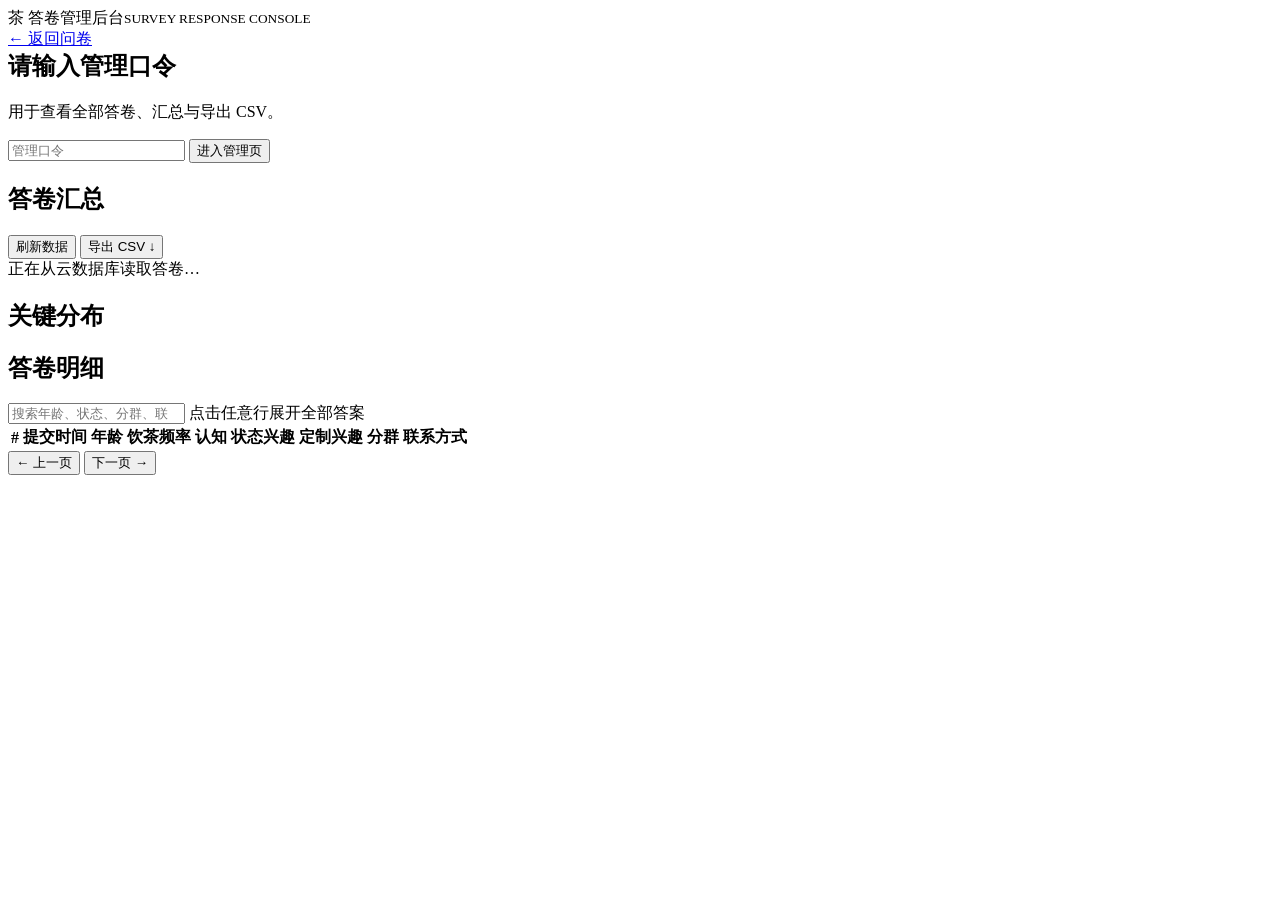
==== admin.html @ a6dce6c9 "Add admin.html" ====
<!DOCTYPE html>
<html lang="zh-CN">
<head>
  <meta charset="UTF-8" />
  <meta name="viewport" content="width=device-width, initial-scale=1.0" />
  <title>答卷管理 · 饮茶认知与需求调研</title>
  <link rel="stylesheet" href="styles.css" />
</head>
<body>
  <header class="topbar">
    <div class="brand">
      <span class="brand-mark">茶</span>
      <span class="brand-text">答卷管理后台<small>SURVEY RESPONSE CONSOLE</small></span>
    </div>
    <nav class="topnav"><a href="index.html" class="admin-link">← 返回问卷</a></nav>
  </header>

  <main class="page admin-page">
    <section id="lock" class="card lock-card">
      <h2 style="margin-top:0">请输入管理口令</h2>
      <p class="muted">用于查看全部答卷、汇总与导出 CSV。</p>
      <input class="text-input" id="codeInput" type="password" placeholder="管理口令" style="min-height:auto" />
      <button class="btn btn-primary" id="unlockBtn">进入管理页</button>
      <div class="error-msg" id="lockError"></div>
    </section>

    <section id="console" class="hidden">
      <div class="admin-head">
        <div><h1>答卷汇总</h1><div class="muted" id="lastUpdate"></div></div>
        <div class="table-tools" style="margin:0">
          <button class="btn btn-ghost" id="refreshBtn">刷新数据</button>
          <button class="btn btn-primary" id="csvBtn">导出 CSV ↓</button>
        </div>
      </div>
      <div id="loadMsg" class="alert alert-info">正在从云数据库读取答卷…</div>
      <div id="stats" class="stat-grid"></div>
      <div class="panel">
        <h2>关键分布</h2>
        <div class="panel-grid" id="charts"></div>
      </div>
      <div class="panel">
        <h2>答卷明细 <span class="muted" id="rowCount"></span></h2>
        <div class="table-tools">
          <input type="search" id="searchInput" placeholder="搜索年龄、状态、分群、联系方式…" />
          <span class="muted">点击任意行展开全部答案</span>
        </div>
        <div class="table-scroll">
          <table class="data">
            <thead><tr><th>#</th><th>提交时间</th><th>年龄</th><th>饮茶频率</th><th>认知</th><th>状态兴趣</th><th>定制兴趣</th><th>分群</th><th>联系方式</th></tr></thead>
            <tbody id="rows"></tbody>
          </table>
        </div>
        <div class="pager">
          <button class="btn btn-ghost" id="prevPage">← 上一页</button>
          <span id="pageInfo"></span>
          <button class="btn btn-ghost" id="nextPage">下一页 →</button>
        </div>
      </div>
    </section>
  </main>

  <script src="config.js"></script>
  <script src="questions.js"></script>
  <script src="cloud-cloudbase.js"></script>
  <script src="cloud.js"></script>
  <script src="admin.js"></script>
</body>
</html>
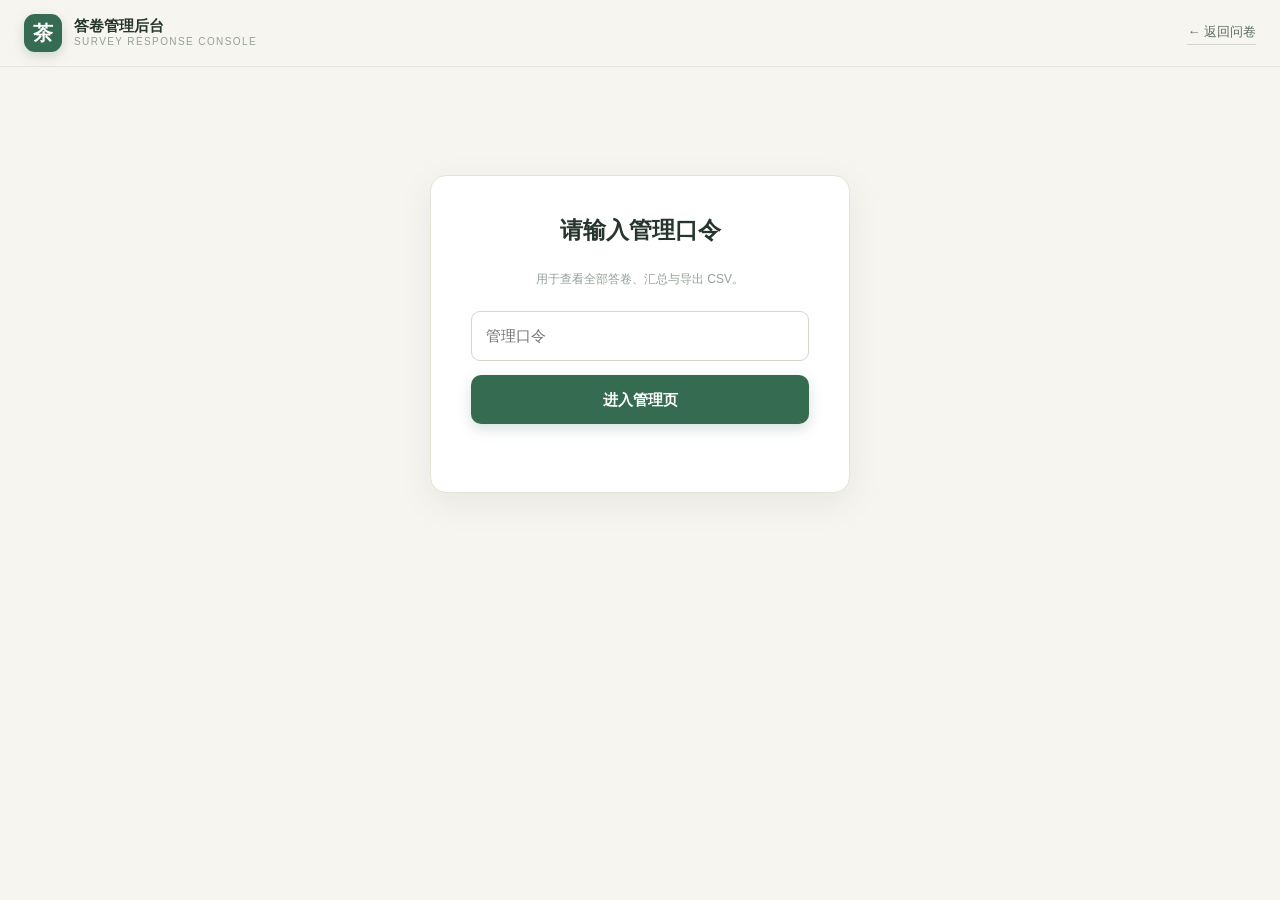
==== commit 6ce6d6e3: "Update admin.html" ====
--- a/admin.html
+++ b/admin.html
@@ -46,7 +46,7 @@
         </div>
         <div class="table-scroll">
           <table class="data">
-            <thead><tr><th>#</th><th>提交时间</th><th>年龄</th><th>饮茶频率</th><th>认知</th><th>状态兴趣</th><th>定制兴趣</th><th>分群</th><th>联系方式</th></tr></thead>
+            <thead><tr><th>#</th><th>提交时间</th><th>年龄</th><th>饮茶频率</th><th>认知</th><th>状态兴趣</th><th>定制兴趣</th><th>分群</th><th>茶系身份</th><th>联系方式</th></tr></thead>
             <tbody id="rows"></tbody>
           </table>
         </div>
@@ -63,6 +63,7 @@
   <script src="questions.js"></script>
   <script src="cloud-cloudbase.js"></script>
   <script src="cloud.js"></script>
+  <script src="identities.js"></script>
   <script src="admin.js"></script>
 </body>
 </html>
--- a/styles.css
+++ b/styles.css
@@ -0,0 +1,264 @@
+:root {
+  --bg: #f7f5ef;
+  --paper: #ffffff;
+  --ink: #26362d;
+  --ink-soft: #5f6f64;
+  --ink-faint: #93a197;
+  --green: #356b50;
+  --green-dark: #28513d;
+  --green-soft: #e8f1ea;
+  --amber: #b8703a;
+  --amber-soft: #fbf0e5;
+  --line: #e5e2d8;
+  --line-strong: #d3d6cc;
+  --danger: #b4453f;
+  --shadow: 0 10px 34px rgba(45, 65, 51, .08);
+  --radius: 16px;
+}
+
+* { box-sizing: border-box; }
+html { scroll-behavior: smooth; }
+body {
+  margin: 0;
+  background: var(--bg);
+  color: var(--ink);
+  font-family: -apple-system, BlinkMacSystemFont, "Segoe UI", "PingFang SC", "Hiragino Sans GB", "Microsoft YaHei", sans-serif;
+  font-size: 15px;
+  line-height: 1.7;
+  -webkit-font-smoothing: antialiased;
+}
+.hidden { display: none !important; }
+button, input, textarea { font: inherit; }
+
+.topbar {
+  position: sticky; top: 0; z-index: 20;
+  display: flex; align-items: center; justify-content: space-between;
+  gap: 16px; padding: 14px 24px;
+  background: rgba(247, 245, 239, .92);
+  backdrop-filter: blur(10px);
+  border-bottom: 1px solid var(--line);
+}
+.brand { display: flex; align-items: center; gap: 12px; }
+.brand-mark {
+  width: 38px; height: 38px; border-radius: 11px;
+  display: grid; place-items: center;
+  background: var(--green); color: #fff; font-size: 20px; font-weight: 700;
+  box-shadow: 0 4px 12px rgba(53,107,80,.22);
+}
+.brand-text { font-weight: 700; font-size: 15px; line-height: 1.25; }
+.brand-text small { display: block; font-weight: 500; font-size: 10px; letter-spacing: .14em; color: var(--ink-faint); }
+.topnav { display: flex; align-items: center; gap: 14px; }
+.badge {
+  font-size: 12px; color: var(--green-dark); background: var(--green-soft);
+  border: 1px solid #d6e6da; border-radius: 999px; padding: 4px 12px;
+}
+.admin-link { color: var(--ink-soft); text-decoration: none; font-size: 13px; border-bottom: 1px solid var(--line-strong); }
+.admin-link:hover { color: var(--green); border-color: var(--green); }
+
+.page { max-width: 820px; margin: 0 auto; padding: 38px 20px 60px; }
+.card {
+  background: var(--paper); border: 1px solid var(--line);
+  border-radius: var(--radius); box-shadow: var(--shadow);
+  padding: 36px 40px;
+}
+.cup-icon {
+  width: 68px; height: 68px; border-radius: 50%;
+  background: #eaf3ec; display: grid; place-items: center; margin-bottom: 22px;
+}
+.intro-eyebrow {
+  display: block; color: var(--green); font-size: 12px; font-weight: 700;
+  letter-spacing: .14em; margin-bottom: 10px;
+}
+h1 { font-size: 38px; line-height: 1.28; margin: 0 0 16px; letter-spacing: -.02em; color: #1f2b23; }
+.intro-lead { font-size: 15px; line-height: 1.8; color: #728077; margin: 0 0 26px; max-width: 660px; }
+
+.letter-card {
+  display: block; width: 100%; padding: 0; margin: 0 0 24px; text-align: left;
+  background: #fff; border: 1px solid var(--line); border-radius: 14px;
+  overflow: hidden; cursor: pointer; transition: .18s ease;
+  box-shadow: 0 6px 18px rgba(45, 65, 51, .06);
+}
+.letter-card:hover { transform: translateY(-2px); border-color: #bcd3c2; box-shadow: 0 10px 26px rgba(45, 65, 51, .1); }
+.letter-preview { height: 230px; overflow: hidden; background: #f1f2f0; }
+.letter-preview img { width: 100%; height: 100%; object-fit: cover; object-position: top center; display: block; }
+.letter-meta {
+  display: flex; align-items: center; justify-content: space-between; gap: 16px;
+  padding: 16px 20px; border-top: 1px solid var(--line);
+}
+.letter-text { display: flex; flex-direction: column; gap: 2px; }
+.letter-text strong { font-size: 15px; color: var(--ink); }
+.letter-text span { font-size: 12.5px; color: var(--ink-faint); }
+.letter-chevron { color: var(--green); font-size: 26px; line-height: 1; }
+
+.rules-box {
+  margin: 0 0 18px; padding: 22px 24px 16px;
+  background: #fafbf7; border: 1px solid var(--line); border-radius: 12px;
+}
+.rules-title { font-weight: 700; margin-bottom: 14px; }
+.rules-box ol { margin: 0; padding: 0; list-style: none; counter-reset: rule; color: var(--ink-soft); }
+.rules-box li {
+  position: relative; margin: 0 0 14px; padding-left: 40px; line-height: 1.7;
+}
+.rules-box li:last-child { margin-bottom: 0; }
+.rules-box li::before {
+  counter-increment: rule; content: "0" counter(rule);
+  position: absolute; left: 0; top: 0; color: var(--green); font-weight: 700; font-size: 13px;
+}
+.privacy-note { font-size: 12.5px; color: var(--ink-faint); margin: 18px 0 22px; }
+.intro-foot { margin-top: 18px; font-size: 12.5px; color: var(--ink-faint); }
+
+.letter-modal { position: fixed; inset: 0; z-index: 60; display: grid; place-items: center; padding: 24px; }
+.letter-backdrop { position: absolute; inset: 0; background: rgba(24, 36, 29, .68); backdrop-filter: blur(3px); }
+.letter-modal-panel {
+  position: relative; max-width: 760px; width: 100%; max-height: 90vh; overflow: auto;
+  background: #fff; border-radius: 14px; box-shadow: 0 24px 70px rgba(0, 0, 0, .3);
+}
+.letter-modal-panel img { display: block; width: 100%; height: auto; }
+.letter-close {
+  position: sticky; top: 10px; float: right; margin: 10px 12px -46px 0; z-index: 2;
+  width: 36px; height: 36px; border: none; border-radius: 50%;
+  background: rgba(255, 255, 255, .9); color: var(--ink); font-size: 24px; cursor: pointer;
+  box-shadow: 0 2px 10px rgba(0, 0, 0, .18);
+}
+
+.btn {
+  border: 1px solid transparent; border-radius: 10px; cursor: pointer;
+  padding: 11px 22px; font-weight: 600; transition: .15s ease;
+  background: #fff; color: var(--ink);
+}
+.btn:hover { transform: translateY(-1px); }
+.btn:disabled { opacity: .45; cursor: not-allowed; transform: none; }
+.btn-primary { background: var(--green); color: #fff; box-shadow: 0 5px 14px rgba(53,107,80,.2); }
+.btn-primary:hover { background: var(--green-dark); }
+.btn-lg { padding: 14px 30px; font-size: 16px; }
+.btn-ghost { background: #fff; border-color: var(--line-strong); color: var(--ink-soft); }
+.btn-ghost:hover { border-color: var(--green); color: var(--green); }
+.btn-danger { background: #fff; border-color: #e6c9c7; color: var(--danger); }
+
+.progress-wrap { margin-bottom: 18px; }
+.progress-meta { display: flex; justify-content: space-between; font-size: 12px; color: var(--ink-faint); margin-bottom: 8px; }
+.progress-track { height: 6px; border-radius: 999px; background: #e7eae2; overflow: hidden; }
+.progress-fill { height: 100%; width: 0; background: linear-gradient(90deg, var(--green), #6fa07c); border-radius: 999px; transition: width .3s ease; }
+
+.question-card { min-height: 420px; }
+.q-section { color: var(--amber); font-size: 12px; font-weight: 700; letter-spacing: .1em; }
+.q-id { color: var(--ink-faint); font-size: 12px; float: right; }
+.q-title { font-size: 21px; line-height: 1.55; margin: 14px 0 8px; font-weight: 700; }
+.q-title .dyn { color: var(--green); }
+.q-hint { color: var(--ink-faint); font-size: 13px; margin-bottom: 22px; }
+.required-mark { color: var(--amber); font-size: 12px; margin-left: 8px; font-weight: 500; }
+
+.options { display: grid; gap: 10px; }
+.option {
+  display: flex; align-items: flex-start; gap: 12px;
+  padding: 13px 16px; border: 1px solid var(--line); border-radius: 11px;
+  background: #fff; cursor: pointer; transition: .15s ease;
+}
+.option:hover { border-color: #a8c3b0; background: #fbfdfb; }
+.option.selected { border-color: var(--green); background: var(--green-soft); box-shadow: inset 0 0 0 1px var(--green); }
+.option.disabled { opacity: .5; cursor: not-allowed; }
+.option input { margin-top: 4px; accent-color: var(--green); }
+.option-label { flex: 1; }
+.option-index { color: var(--ink-faint); font-size: 12px; margin-right: 4px; }
+
+.other-input, .text-input {
+  width: 100%; margin-top: 10px; padding: 11px 14px;
+  border: 1px solid var(--line-strong); border-radius: 9px; background: #fff;
+  color: var(--ink); outline: none;
+}
+.other-input:focus, .text-input:focus { border-color: var(--green); box-shadow: 0 0 0 3px rgba(53,107,80,.1); }
+.text-input { min-height: 110px; resize: vertical; }
+
+.rank-selected { margin-bottom: 18px; }
+.rank-item {
+  display: flex; align-items: center; gap: 10px; padding: 10px 14px;
+  border: 1px solid #cfe0d3; background: #f4f9f5; border-radius: 10px; margin-bottom: 8px;
+}
+.rank-num { width: 24px; height: 24px; flex: none; border-radius: 50%; background: var(--green); color: #fff; display: grid; place-items: center; font-size: 12px; }
+.rank-label { flex: 1; }
+.rank-actions { display: flex; gap: 5px; }
+.rank-actions button {
+  border: 1px solid var(--line-strong); background: #fff; color: var(--ink-soft);
+  border-radius: 7px; width: 28px; height: 28px; cursor: pointer; line-height: 1;
+}
+.rank-actions button:hover { border-color: var(--green); color: var(--green); }
+.rank-empty { color: var(--ink-faint); font-size: 13px; padding: 8px 0; }
+
+.scale-grid { display: grid; grid-template-columns: repeat(5, 1fr); gap: 10px; }
+.scale-cell { text-align: center; padding: 14px 6px; border: 1px solid var(--line); border-radius: 11px; cursor: pointer; font-size: 13px; }
+.scale-cell:hover { border-color: #a8c3b0; }
+.scale-cell.selected { border-color: var(--green); background: var(--green-soft); box-shadow: inset 0 0 0 1px var(--green); font-weight: 700; }
+.scale-cell strong { display: block; font-size: 20px; color: var(--green); }
+
+.matrix-wrap { overflow-x: auto; }
+.matrix-table { width: 100%; border-collapse: collapse; min-width: 560px; }
+.matrix-table th, .matrix-table td { padding: 12px 8px; text-align: center; border-bottom: 1px solid var(--line); }
+.matrix-table th:first-child, .matrix-table td:first-child { text-align: left; min-width: 250px; }
+.matrix-table thead th { color: var(--ink-soft); font-size: 12px; font-weight: 600; }
+.matrix-table input { accent-color: var(--green); width: 17px; height: 17px; cursor: pointer; }
+
+.question-nav { display: flex; justify-content: space-between; gap: 12px; margin-top: 18px; }
+.error-msg { color: var(--danger); font-size: 13px; margin-top: 12px; min-height: 20px; }
+.field-error .option, .field-error .scale-cell { border-color: #e8c4c1; }
+
+.done { text-align: center; padding: 60px 40px; }
+.done-icon { width: 60px; height: 60px; margin: 0 auto 18px; border-radius: 50%; background: var(--green-soft); color: var(--green); display: grid; place-items: center; font-size: 30px; }
+.done h2 { margin: 0 0 8px; }
+.done p { color: var(--ink-soft); }
+.receipt { margin: 22px auto; padding: 12px 16px; max-width: 460px; background: #fafbf7; border: 1px dashed var(--line-strong); border-radius: 10px; font-size: 12px; color: var(--ink-faint); word-break: break-all; }
+.footer { text-align: center; padding: 0 20px 34px; color: var(--ink-faint); font-size: 12px; }
+
+/* 管理页 */
+.admin-page { max-width: 1180px; }
+.admin-head { display: flex; justify-content: space-between; align-items: center; gap: 16px; flex-wrap: wrap; margin-bottom: 22px; }
+.admin-head h1 { margin: 0; font-size: 26px; }
+.lock-card { max-width: 420px; margin: 70px auto; text-align: center; }
+.lock-card .btn { margin-top: 14px; width: 100%; }
+.alert { padding: 12px 16px; border-radius: 10px; font-size: 13px; margin-bottom: 16px; }
+.alert-error { background: #fbeeed; color: var(--danger); border: 1px solid #f0d3d1; }
+.alert-info { background: var(--green-soft); color: var(--green-dark); border: 1px solid #d6e6da; }
+.stat-grid { display: grid; grid-template-columns: repeat(auto-fit, minmax(165px, 1fr)); gap: 14px; margin-bottom: 20px; }
+.stat { background: var(--paper); border: 1px solid var(--line); border-radius: 13px; padding: 18px 20px; }
+.stat .value { font-size: 30px; font-weight: 700; color: var(--green); line-height: 1.2; }
+.stat .label { font-size: 12px; color: var(--ink-faint); margin-top: 4px; }
+.panel { background: var(--paper); border: 1px solid var(--line); border-radius: 14px; padding: 22px 24px; margin-bottom: 18px; box-shadow: var(--shadow); }
+.panel h2 { font-size: 17px; margin: 0 0 16px; }
+.panel-grid { display: grid; grid-template-columns: repeat(auto-fit, minmax(300px, 1fr)); gap: 22px; }
+.bar-row { display: grid; grid-template-columns: 1fr 42px; gap: 10px; align-items: center; margin-bottom: 9px; font-size: 12.5px; }
+.bar-label { overflow: hidden; text-overflow: ellipsis; white-space: nowrap; color: var(--ink-soft); }
+.bar-track { grid-column: 1 / -1; height: 7px; background: #eef0e9; border-radius: 999px; overflow: hidden; margin-top: -6px; }
+.bar-fill { height: 100%; background: var(--green); border-radius: 999px; }
+.bar-count { text-align: right; color: var(--ink); font-variant-numeric: tabular-nums; }
+.table-tools { display: flex; gap: 10px; flex-wrap: wrap; align-items: center; margin-bottom: 14px; }
+.table-tools input[type="search"] { flex: 1; min-width: 200px; padding: 9px 13px; border: 1px solid var(--line-strong); border-radius: 9px; outline: none; }
+.table-tools input[type="search"]:focus { border-color: var(--green); }
+.table-scroll { overflow-x: auto; border: 1px solid var(--line); border-radius: 10px; }
+table.data { width: 100%; border-collapse: collapse; font-size: 12.5px; min-width: 900px; }
+table.data th { background: #f7f8f4; text-align: left; padding: 11px 13px; color: var(--ink-soft); font-weight: 600; white-space: nowrap; border-bottom: 1px solid var(--line); position: sticky; top: 0; }
+table.data td { padding: 11px 13px; border-bottom: 1px solid var(--line); vertical-align: top; }
+table.data tr:last-child td { border-bottom: none; }
+table.data tbody tr:hover { background: #fbfcf9; }
+.group-tag { display: inline-block; padding: 2px 8px; border-radius: 999px; font-size: 11px; background: var(--green-soft); color: var(--green-dark); white-space: nowrap; }
+.group-tag.b { background: #fdf2e4; color: #9a6229; }
+.group-tag.c { background: #edf0f8; color: #4a5d8a; }
+.group-tag.d, .group-tag.x { background: #f2f2f2; color: #777; }
+.detail-row td { background: #fafbf7; }
+.detail-grid { display: grid; grid-template-columns: repeat(auto-fill, minmax(280px, 1fr)); gap: 6px 20px; }
+.detail-grid div { padding: 3px 0; border-bottom: 1px dashed var(--line); word-break: break-word; }
+.detail-grid b { color: var(--green-dark); margin-right: 6px; }
+.pager { display: flex; justify-content: center; align-items: center; gap: 12px; margin-top: 14px; font-size: 13px; color: var(--ink-soft); }
+.muted { color: var(--ink-faint); font-size: 12px; }
+.loading { text-align: center; padding: 50px; color: var(--ink-faint); }
+
+@media (max-width: 640px) {
+  .card { padding: 24px 20px; }
+  h1 { font-size: 29px; }
+  .letter-preview { height: 190px; }
+  .letter-meta { padding: 14px 16px; }
+  .rules-box { padding: 18px 18px 12px; }
+  .q-title { font-size: 19px; }
+  .topbar { padding: 11px 16px; }
+  .badge { display: none; }
+  .scale-grid { grid-template-columns: repeat(5, 1fr); gap: 5px; }
+  .scale-cell { font-size: 10px; padding: 10px 3px; }
+}
